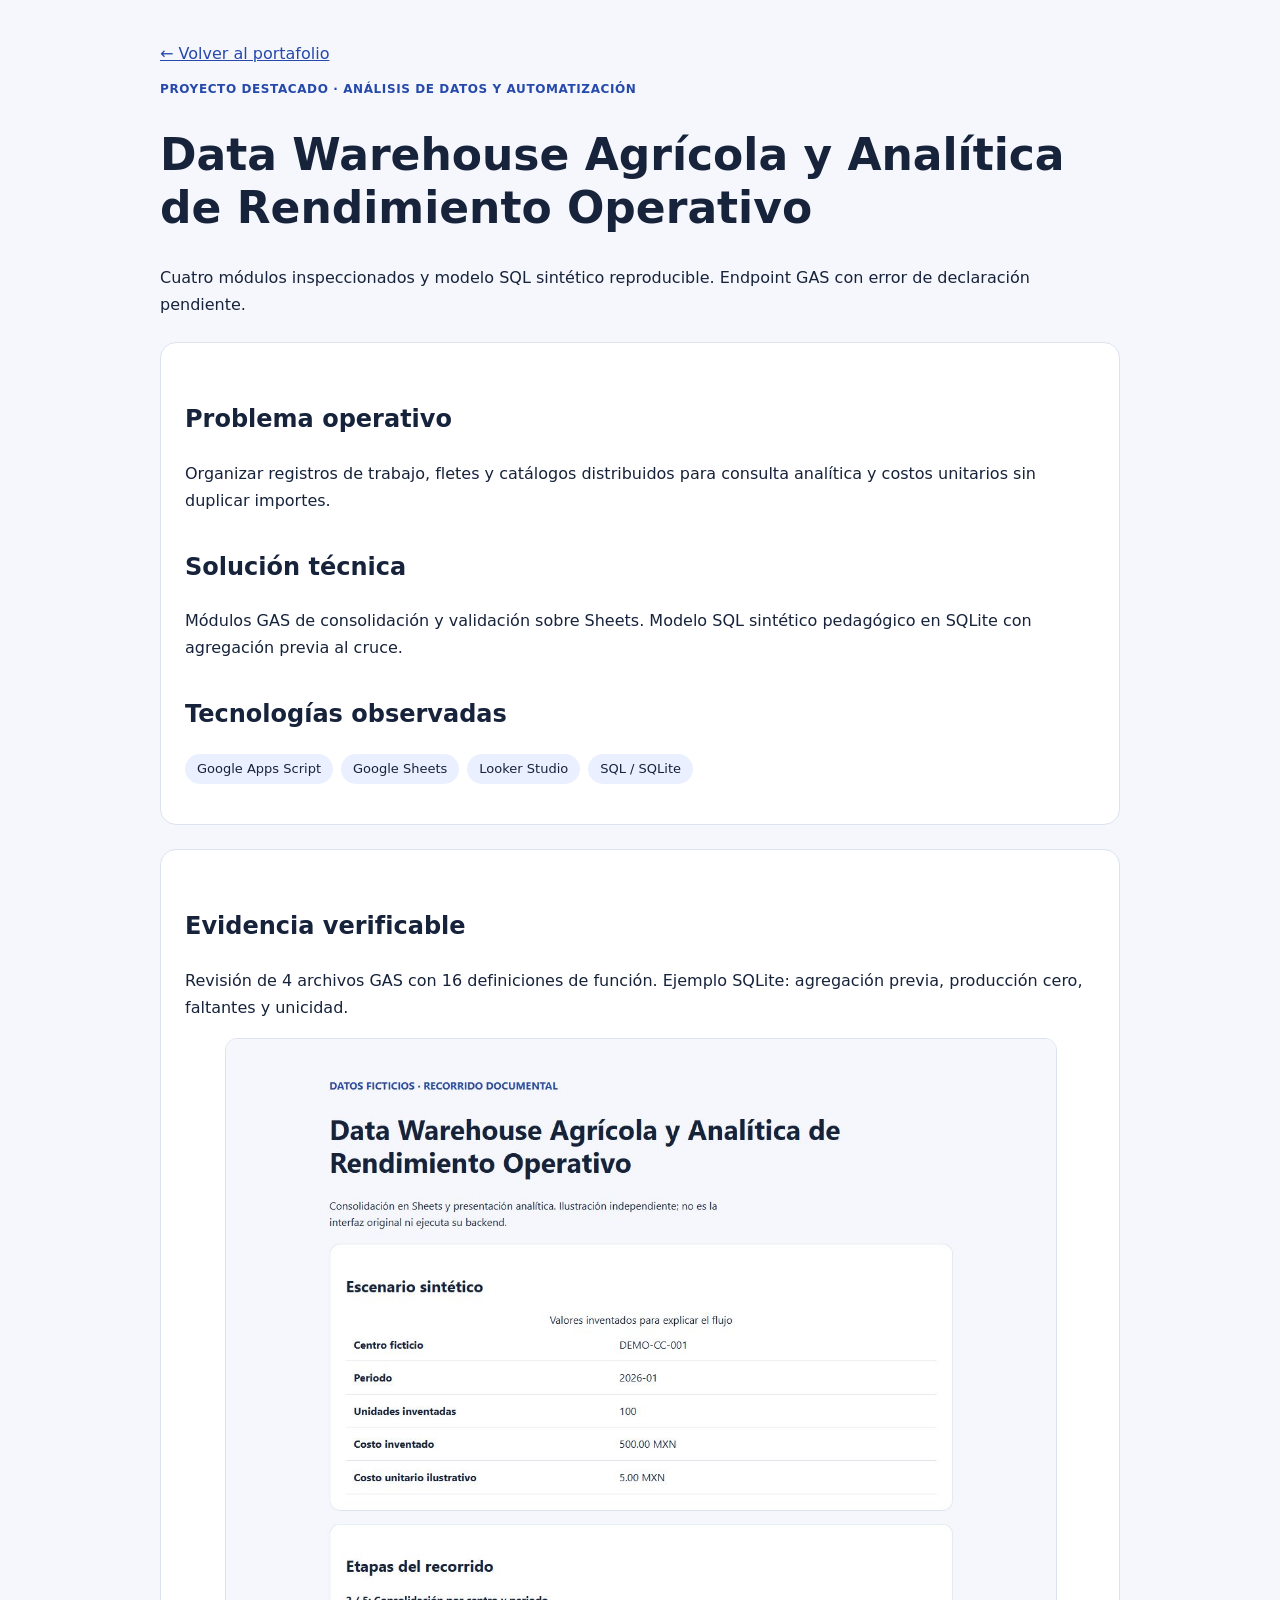
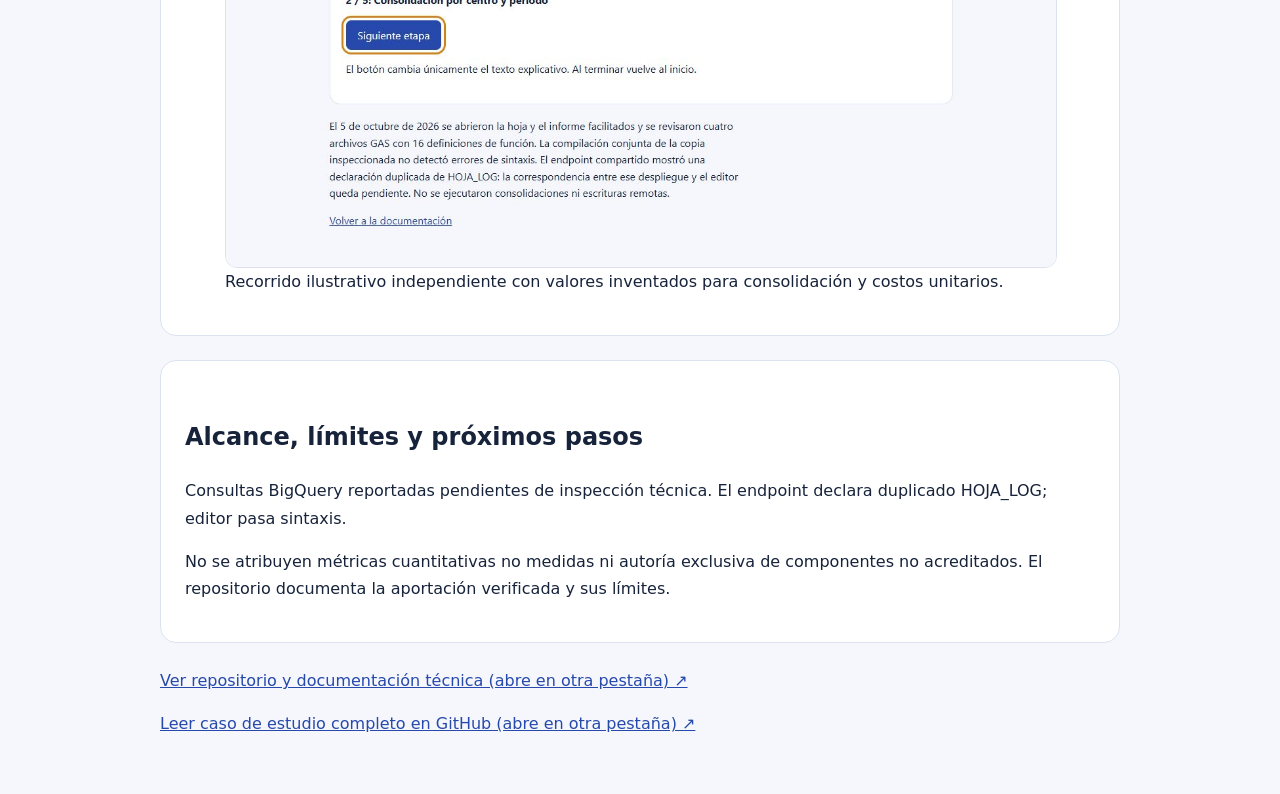
==== projects/data-warehouse-agricola.html @ de281b8e "feat: publicar portafolio web en GitHub Pages" ====
<!doctype html><html lang="es"><head><meta charset="utf-8"><meta name="viewport" content="width=device-width,initial-scale=1"><meta name="description" content="Caso de estudio de Data Warehouse Agrícola y Analítica de Rendimiento Operativo con evidencia y limitaciones"><title>Data Warehouse Agrícola y Analítica de Rendimiento Operativo · Portafolio</title><style>body{margin:0;background:#f5f7fc;color:#17233b;font:16px/1.7 system-ui,sans-serif}main{max-width:960px;margin:auto;padding:40px 24px}h1{font-size:clamp(28px,5vw,44px);line-height:1.2}h2{margin-top:32px}a{color:#2649ab}img{display:block;max-width:100%;height:auto;border-radius:12px;border:1px solid #dce3ef}section{background:white;border:1px solid #dce3ef;border-radius:16px;padding:24px;margin:24px 0}.badge{font-weight:700;color:#2649ab;letter-spacing:.05em;font-size:12px}.tech{display:flex;flex-wrap:wrap;gap:8px;padding:0;list-style:none}.tech li{background:#eaf0ff;border-radius:20px;padding:4px 12px;font-size:13px}a:focus-visible{outline:3px solid #d48317;outline-offset:3px}@media(max-width:450px){main{padding:24px 16px}section{padding:16px}}</style></head><body><main><nav aria-label="Navegación del caso"><a href="../index.html#proyecto-data-warehouse-agricola">← Volver al portafolio</a></nav><p class="badge">PROYECTO DESTACADO · ANÁLISIS DE DATOS Y AUTOMATIZACIÓN</p><h1>Data Warehouse Agrícola y Analítica de Rendimiento Operativo</h1><p>Cuatro módulos inspeccionados y modelo SQL sintético reproducible. Endpoint GAS con error de declaración pendiente.</p><section><h2>Problema operativo</h2><p>Organizar registros de trabajo, fletes y catálogos distribuidos para consulta analítica y costos unitarios sin duplicar importes.</p><h2>Solución técnica</h2><p>Módulos GAS de consolidación y validación sobre Sheets. Modelo SQL sintético pedagógico en SQLite con agregación previa al cruce.</p><h2>Tecnologías observadas</h2><ul class="tech"><li>Google Apps Script</li><li>Google Sheets</li><li>Looker Studio</li><li>SQL / SQLite</li></ul></section><section><h2>Evidencia verificable</h2><p>Revisión de 4 archivos GAS con 16 definiciones de función. Ejemplo SQLite: agregación previa, producción cero, faltantes y unicidad.</p><figure><img src="../assets/data-warehouse-agricola-demo.png" alt="Recorrido documental de consolidación agrícola con datos sintéticos" loading="lazy"><figcaption>Recorrido ilustrativo independiente con valores inventados para consolidación y costos unitarios.</figcaption></figure></section><section><h2>Alcance, límites y próximos pasos</h2><p>Consultas BigQuery reportadas pendientes de inspección técnica. El endpoint declara duplicado HOJA_LOG; editor pasa sintaxis.</p><p>No se atribuyen métricas cuantitativas no medidas ni autoría exclusiva de componentes no acreditados. El repositorio documenta la aportación verificada y sus límites.</p></section><p><a href="https://github.com/Hmhn2525/data-warehouse-agricola" target="_blank" rel="noopener noreferrer">Ver repositorio y documentación técnica (abre en otra pestaña) ↗</a></p><p><a href="https://github.com/Hmhn2525/data-warehouse-agricola/blob/main/docs/case-study.md" target="_blank" rel="noopener noreferrer">Leer caso de estudio completo en GitHub (abre en otra pestaña) ↗</a></p></main></body></html>
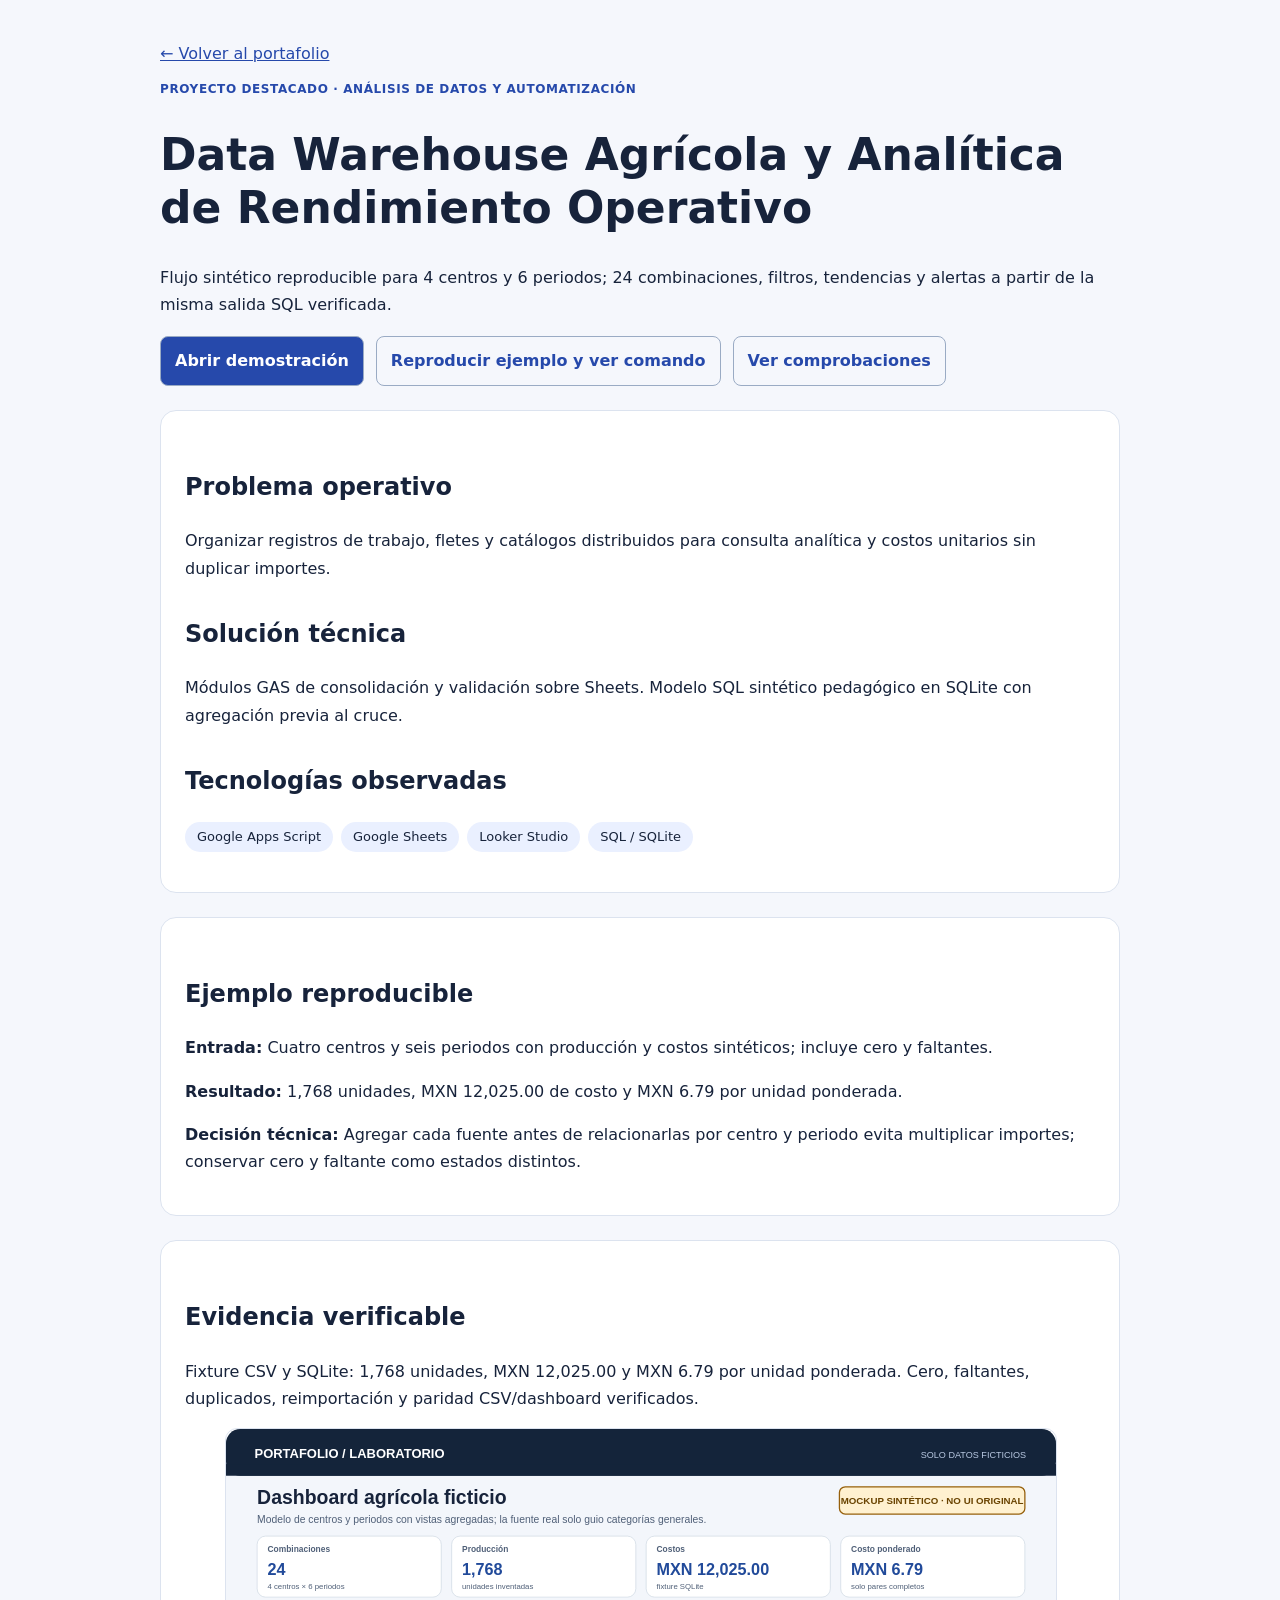
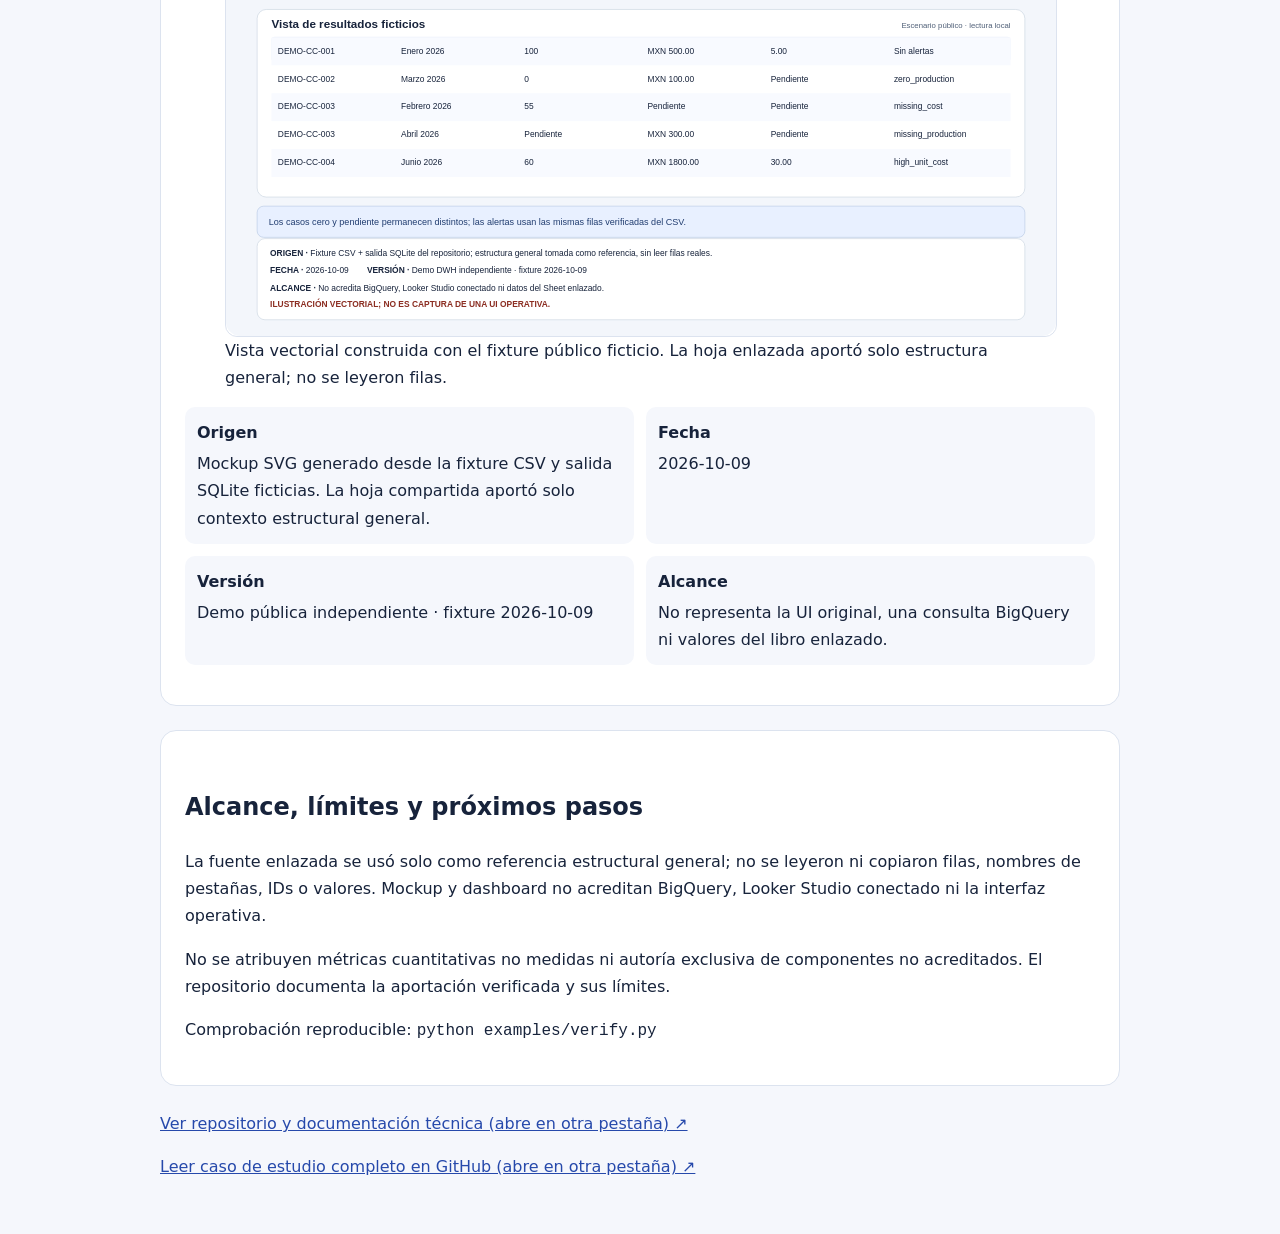
==== commit 63aea8d2: "feat: mostrar demos y evidencia sintetica en portafolio" ====
--- a/projects/data-warehouse-agricola.html
+++ b/projects/data-warehouse-agricola.html
@@ -1 +1 @@
-<!doctype html><html lang="es"><head><meta charset="utf-8"><meta name="viewport" content="width=device-width,initial-scale=1"><meta name="description" content="Caso de estudio de Data Warehouse Agrícola y Analítica de Rendimiento Operativo con evidencia y limitaciones"><title>Data Warehouse Agrícola y Analítica de Rendimiento Operativo · Portafolio</title><style>body{margin:0;background:#f5f7fc;color:#17233b;font:16px/1.7 system-ui,sans-serif}main{max-width:960px;margin:auto;padding:40px 24px}h1{font-size:clamp(28px,5vw,44px);line-height:1.2}h2{margin-top:32px}a{color:#2649ab}img{display:block;max-width:100%;height:auto;border-radius:12px;border:1px solid #dce3ef}section{background:white;border:1px solid #dce3ef;border-radius:16px;padding:24px;margin:24px 0}.badge{font-weight:700;color:#2649ab;letter-spacing:.05em;font-size:12px}.tech{display:flex;flex-wrap:wrap;gap:8px;padding:0;list-style:none}.tech li{background:#eaf0ff;border-radius:20px;padding:4px 12px;font-size:13px}a:focus-visible{outline:3px solid #d48317;outline-offset:3px}@media(max-width:450px){main{padding:24px 16px}section{padding:16px}}</style></head><body><main><nav aria-label="Navegación del caso"><a href="../index.html#proyecto-data-warehouse-agricola">← Volver al portafolio</a></nav><p class="badge">PROYECTO DESTACADO · ANÁLISIS DE DATOS Y AUTOMATIZACIÓN</p><h1>Data Warehouse Agrícola y Analítica de Rendimiento Operativo</h1><p>Cuatro módulos inspeccionados y modelo SQL sintético reproducible. Endpoint GAS con error de declaración pendiente.</p><section><h2>Problema operativo</h2><p>Organizar registros de trabajo, fletes y catálogos distribuidos para consulta analítica y costos unitarios sin duplicar importes.</p><h2>Solución técnica</h2><p>Módulos GAS de consolidación y validación sobre Sheets. Modelo SQL sintético pedagógico en SQLite con agregación previa al cruce.</p><h2>Tecnologías observadas</h2><ul class="tech"><li>Google Apps Script</li><li>Google Sheets</li><li>Looker Studio</li><li>SQL / SQLite</li></ul></section><section><h2>Evidencia verificable</h2><p>Revisión de 4 archivos GAS con 16 definiciones de función. Ejemplo SQLite: agregación previa, producción cero, faltantes y unicidad.</p><figure><img src="../assets/data-warehouse-agricola-demo.png" alt="Recorrido documental de consolidación agrícola con datos sintéticos" loading="lazy"><figcaption>Recorrido ilustrativo independiente con valores inventados para consolidación y costos unitarios.</figcaption></figure></section><section><h2>Alcance, límites y próximos pasos</h2><p>Consultas BigQuery reportadas pendientes de inspección técnica. El endpoint declara duplicado HOJA_LOG; editor pasa sintaxis.</p><p>No se atribuyen métricas cuantitativas no medidas ni autoría exclusiva de componentes no acreditados. El repositorio documenta la aportación verificada y sus límites.</p></section><p><a href="https://github.com/Hmhn2525/data-warehouse-agricola" target="_blank" rel="noopener noreferrer">Ver repositorio y documentación técnica (abre en otra pestaña) ↗</a></p><p><a href="https://github.com/Hmhn2525/data-warehouse-agricola/blob/main/docs/case-study.md" target="_blank" rel="noopener noreferrer">Leer caso de estudio completo en GitHub (abre en otra pestaña) ↗</a></p></main></body></html>
+<!doctype html><html lang="es"><head><meta charset="utf-8"><meta name="viewport" content="width=device-width,initial-scale=1"><meta name="description" content="Caso de estudio de Data Warehouse Agrícola y Analítica de Rendimiento Operativo con evidencia sintética y limitaciones"><title>Data Warehouse Agrícola y Analítica de Rendimiento Operativo · Portafolio</title><style>body{margin:0;background:#f5f7fc;color:#17233b;font:16px/1.7 system-ui,sans-serif}main{max-width:960px;margin:auto;padding:40px 24px}h1{font-size:clamp(28px,5vw,44px);line-height:1.2}h2{margin-top:32px}a{color:#2649ab}img{display:block;max-width:100%;height:auto;border-radius:12px;border:1px solid #dce3ef}section{background:white;border:1px solid #dce3ef;border-radius:16px;padding:24px;margin:24px 0}.badge{font-weight:700;color:#2649ab;letter-spacing:.05em;font-size:12px}.tech{display:flex;flex-wrap:wrap;gap:8px;padding:0;list-style:none}.tech li{background:#eaf0ff;border-radius:20px;padding:4px 12px;font-size:13px}a:focus-visible{outline:3px solid #d48317;outline-offset:3px}@media(max-width:450px){main{padding:24px 16px}section{padding:16px}}.actions{display:flex;flex-wrap:wrap;gap:12px;margin:18px 0}.actions a{display:inline-block;border:1px solid #9aabc4;border-radius:8px;padding:10px 14px;font-weight:700;text-decoration:none}.actions a:first-child{background:#2649ab;color:white}.evidence-meta{display:grid;grid-template-columns:repeat(2,minmax(0,1fr));gap:12px}.evidence-meta div{padding:12px;background:#f5f7fc;border-radius:10px}.evidence-meta dt{font-weight:700}.evidence-meta dd{margin:4px 0 0}.evidence-figure img{width:100%}@media(max-width:560px){.evidence-meta{grid-template-columns:1fr}}</style></head><body><main><nav aria-label="Navegación del caso"><a href="../index.html#proyecto-data-warehouse-agricola">← Volver al portafolio</a></nav><p class="badge">PROYECTO DESTACADO · ANÁLISIS DE DATOS Y AUTOMATIZACIÓN</p><h1>Data Warehouse Agrícola y Analítica de Rendimiento Operativo</h1><p>Flujo sintético reproducible para 4 centros y 6 periodos; 24 combinaciones, filtros, tendencias y alertas a partir de la misma salida SQL verificada.</p><nav class="actions" aria-label="Acciones de demostración"><a href="../demos/data-warehouse-agricola/demo/index.html">Abrir demostración</a><a href="../demos/data-warehouse-agricola/README.md">Reproducir ejemplo y ver comando</a><a href="../demos/data-warehouse-agricola/docs/verification.md">Ver comprobaciones</a></nav><section><h2>Problema operativo</h2><p>Organizar registros de trabajo, fletes y catálogos distribuidos para consulta analítica y costos unitarios sin duplicar importes.</p><h2>Solución técnica</h2><p>Módulos GAS de consolidación y validación sobre Sheets. Modelo SQL sintético pedagógico en SQLite con agregación previa al cruce.</p><h2>Tecnologías observadas</h2><ul class="tech"><li>Google Apps Script</li><li>Google Sheets</li><li>Looker Studio</li><li>SQL / SQLite</li></ul></section><section><h2>Ejemplo reproducible</h2><p><strong>Entrada:</strong> Cuatro centros y seis periodos con producción y costos sintéticos; incluye cero y faltantes.</p><p><strong>Resultado:</strong> 1,768 unidades, MXN 12,025.00 de costo y MXN 6.79 por unidad ponderada.</p><p><strong>Decisión técnica:</strong> Agregar cada fuente antes de relacionarlas por centro y periodo evita multiplicar importes; conservar cero y faltante como estados distintos.</p></section><section><h2>Evidencia verificable</h2><p>Fixture CSV y SQLite: 1,768 unidades, MXN 12,025.00 y MXN 6.79 por unidad ponderada. Cero, faltantes, duplicados, reimportación y paridad CSV/dashboard verificados.</p><figure class="evidence-figure"><a href="../assets/data-warehouse-agricola-demo.svg" target="_blank" rel="noopener noreferrer" aria-label="Ampliar mockup sintético de Data Warehouse Agrícola"><img src="../assets/data-warehouse-agricola-demo.svg" alt="Mockup sintético del dashboard agrícola independiente" loading="lazy"></a><figcaption>Vista vectorial construida con el fixture público ficticio. La hoja enlazada aportó solo estructura general; no se leyeron filas.</figcaption></figure><dl class="evidence-meta"><div><dt>Origen</dt><dd>Mockup SVG generado desde la fixture CSV y salida SQLite ficticias. La hoja compartida aportó solo contexto estructural general.</dd></div><div><dt>Fecha</dt><dd>2026-10-09</dd></div><div><dt>Versión</dt><dd>Demo pública independiente · fixture 2026-10-09</dd></div><div><dt>Alcance</dt><dd>No representa la UI original, una consulta BigQuery ni valores del libro enlazado.</dd></div></dl></section><section><h2>Alcance, límites y próximos pasos</h2><p>La fuente enlazada se usó solo como referencia estructural general; no se leyeron ni copiaron filas, nombres de pestañas, IDs o valores. Mockup y dashboard no acreditan BigQuery, Looker Studio conectado ni la interfaz operativa.</p><p>No se atribuyen métricas cuantitativas no medidas ni autoría exclusiva de componentes no acreditados. El repositorio documenta la aportación verificada y sus límites.</p><p>Comprobación reproducible: <code>python examples/verify.py</code></p></section><p><a href="https://github.com/Hmhn2525/data-warehouse-agricola" target="_blank" rel="noopener noreferrer">Ver repositorio y documentación técnica (abre en otra pestaña) ↗</a></p><p><a href="https://github.com/Hmhn2525/data-warehouse-agricola/blob/main/docs/case-study.md" target="_blank" rel="noopener noreferrer">Leer caso de estudio completo en GitHub (abre en otra pestaña) ↗</a></p></main></body></html>
